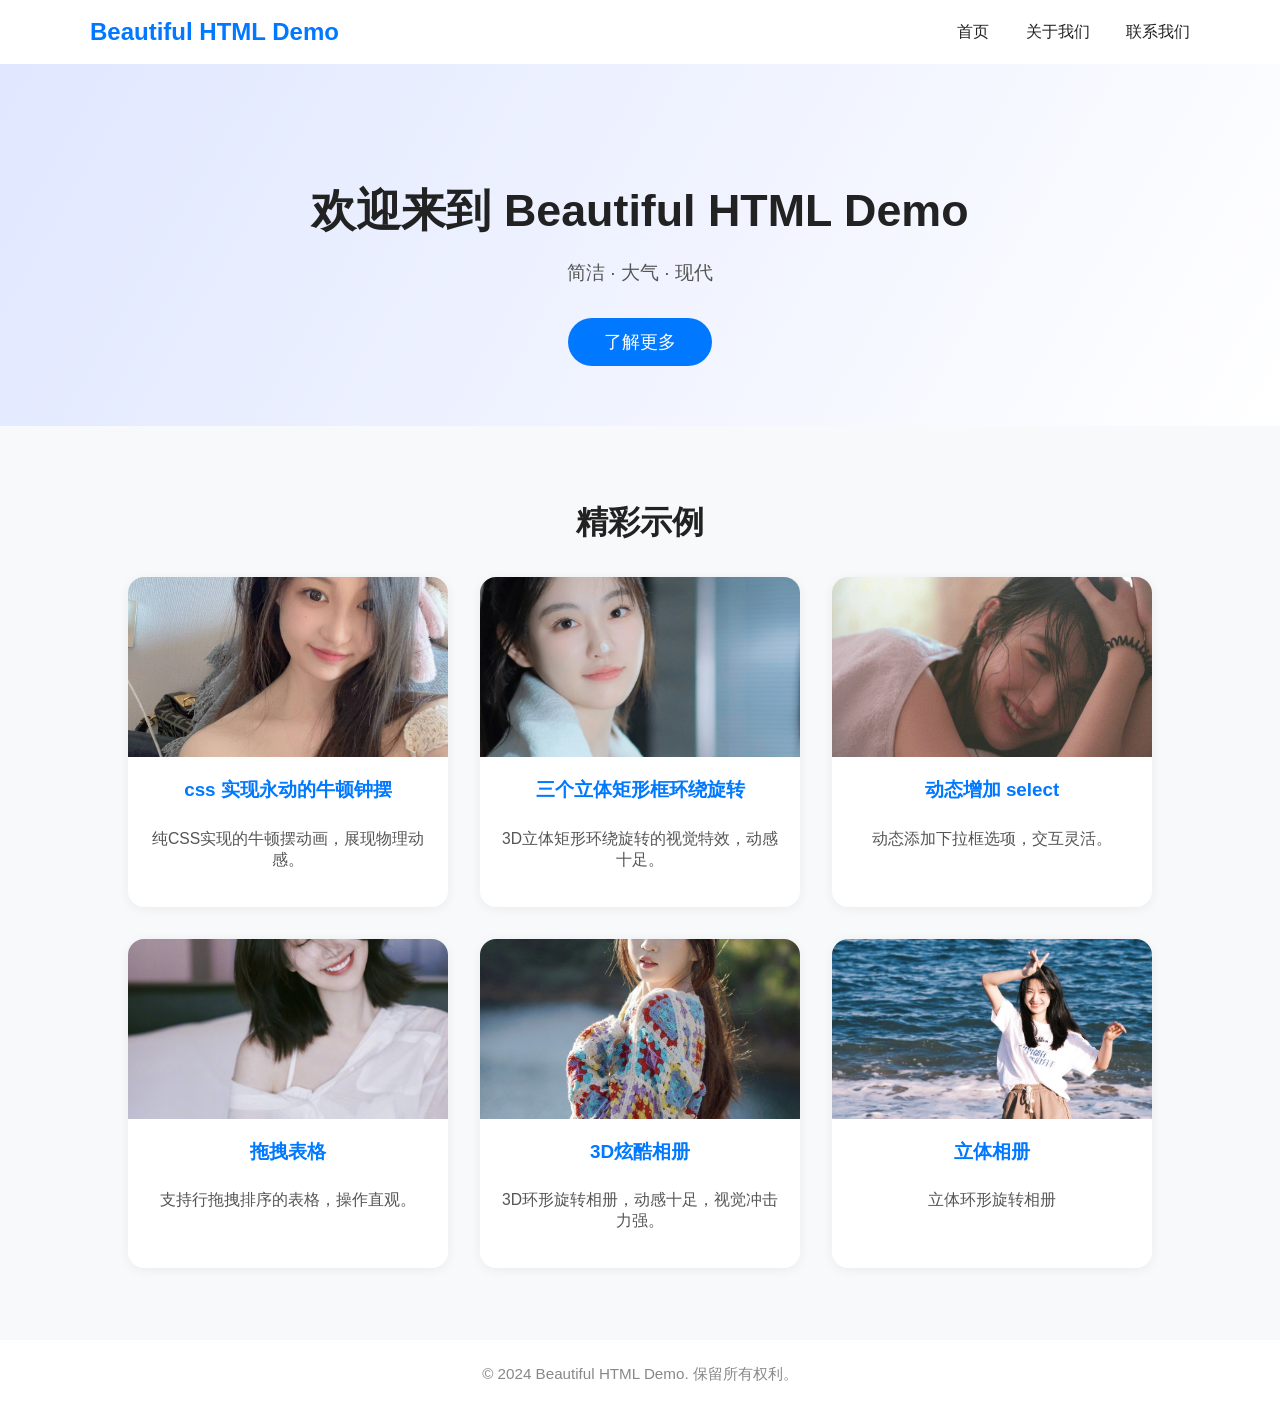
==== index.html @ 565177e3 "将其部署到Render服务器上" ====
<!DOCTYPE html>
<html lang="zh-CN">

<head>
    <meta charset="UTF-8">
    <meta name="viewport" content="width=device-width, initial-scale=1.0">
    <title>Beautiful HTML Demo</title>
    <link rel="stylesheet" href="/static/css/style.css">
    <link rel="icon" href="/images/favicon.jpg" type="image/jpeg">
</head>

<body>
    <header>
        <div class="container nav-container">
            <div class="logo">Beautiful HTML Demo</div>
            <nav>
                <a href="index.html">首页</a>
                <a href="#about">关于我们</a>
                <a href="#contact">联系我们</a>
            </nav>
        </div>
    </header>
    <main>
        <section class="hero">
            <h1>欢迎来到 Beautiful HTML Demo</h1>
            <p>简洁 · 大气 · 现代</p>
            <a class="hero-btn" href="#links">了解更多</a>
        </section>
        <section class="links" id="links">
            <h2>精彩示例</h2>
            <div class="gallery-list">
                <div class="gallery-card" data-href="css 实现永动的牛顿钟摆.html">
                    <img src="images/photo_2023-11-04_23-25-20.jpg" alt="牛顿钟摆">
                    <div class="gallery-info">
                        <h3>css 实现永动的牛顿钟摆</h3>
                        <p>纯CSS实现的牛顿摆动画，展现物理动感。</p>
                    </div>
                </div>
                <div class="gallery-card" data-href="三个立体矩形框环绕旋转.html">
                    <img src="images/3d/photo_2023-12-12_00-14-34.jpg" alt="立体矩形环绕">
                    <div class="gallery-info">
                        <h3>三个立体矩形框环绕旋转</h3>
                        <p>3D立体矩形环绕旋转的视觉特效，动感十足。</p>
                    </div>
                </div>
                <div class="gallery-card" data-href="动态增加 select.html">
                    <img src="images/photo_2023-11-21_22-34-27.jpg" alt="动态select">
                    <div class="gallery-info">
                        <h3>动态增加 select</h3>
                        <p>动态添加下拉框选项，交互灵活。</p>
                    </div>
                </div>
                <div class="gallery-card" data-href="拖拽表格.html">
                    <img src="images/photo_2023-12-18_14-05-00.jpg" alt="拖拽表格">
                    <div class="gallery-info">
                        <h3>拖拽表格</h3>
                        <p>支持行拖拽排序的表格，操作直观。</p>
                    </div>
                </div>
                <div class="gallery-card" data-href="3d相册.html">
                    <img src="images/photo_2023-02-12_02-44-21.jpg" alt="3D相册">
                    <div class="gallery-info">
                        <h3>3D炫酷相册</h3>
                        <p>3D环形旋转相册，动感十足，视觉冲击力强。</p>
                    </div>
                </div>
                <div class="gallery-card" data-href="立体相册.html">
                    <img src="images/photo_2023-02-21_00-48-35.jpg" alt="立体相册">
                    <div class="gallery-info">
                        <h3>立体相册</h3>
                        <p>立体环形旋转相册</p>
                    </div>
                </div>
            </div>
        </section>
    </main>
    <footer>
        <div class="container">
            &copy; 2024 Beautiful HTML Demo. 保留所有权利。
        </div>
    </footer>

    <script>
        // gallery-card 整卡可点击跳转
        window.addEventListener('DOMContentLoaded', function () {
            document.querySelectorAll('.gallery-card').forEach(card => {
                card.style.cursor = 'pointer';
                card.addEventListener('click', function () {
                    const href = card.getAttribute('data-href');
                    if (href) window.location.href = href;
                });
            });
        });
    </script>

</body>

</html>
---- static/css/style.css ----
body {
    margin: 0;
    font-family: 'Segoe UI', 'PingFang SC', 'Hiragino Sans GB', 'Arial', sans-serif;
    background: #f8f9fa;
    color: #222;
}

.container {
    max-width: 1100px;
    margin: 0 auto;
    padding: 0 20px;
}

header {
    background: #fff;
    box-shadow: 0 2px 8px rgba(0, 0, 0, 0.04);
}

.nav-container {
    display: flex;
    align-items: center;
    justify-content: space-between;
    height: 64px;
}

.logo {
    font-size: 1.5rem;
    font-weight: bold;
    color: #0078ff;
}

nav a {
    margin-left: 32px;
    text-decoration: none;
    color: #222;
    font-size: 1rem;
    transition: color 0.2s;
}

nav a:hover {
    color: #0078ff;
}

.hero {
    text-align: center;
    padding: 80px 20px 60px 20px;
    background: linear-gradient(120deg, #e0e7ff 0%, #fff 100%);
}

.hero h1 {
    font-size: 2.8rem;
    margin-bottom: 16px;
}

.hero p {
    font-size: 1.2rem;
    color: #555;
    margin-bottom: 32px;
}

.hero-btn {
    display: inline-block;
    padding: 12px 36px;
    background: #0078ff;
    color: #fff;
    border-radius: 24px;
    text-decoration: none;
    font-size: 1.1rem;
    transition: background 0.2s;
}

.hero-btn:hover {
    background: #005fcc;
}

.links {
    padding: 48px 0 32px 0;
    text-align: center;
}

.links h2 {
    font-size: 2rem;
    margin-bottom: 32px;
}

.link-list {
    display: flex;
    flex-wrap: wrap;
    justify-content: center;
    gap: 32px;
}

.link-card {
    display: block;
    min-width: 220px;
    padding: 28px 24px;
    background: #fff;
    border-radius: 16px;
    box-shadow: 0 2px 12px rgba(0, 0, 0, 0.06);
    color: #0078ff;
    font-size: 1.1rem;
    text-decoration: none;
    transition: box-shadow 0.2s, color 0.2s;
}

.link-card:hover {
    color: #005fcc;
    box-shadow: 0 4px 24px rgba(0, 120, 255, 0.10);
}

footer {
    background: #fff;
    color: #888;
    text-align: center;
    padding: 24px 0;
    font-size: 0.95rem;
    margin-top: 40px;
}

.gallery-list {
    display: flex;
    flex-wrap: wrap;
    gap: 32px;
    justify-content: center;
    margin-top: 32px;
}

.gallery-card {
    background: #fff;
    border-radius: 16px;
    box-shadow: 0 2px 12px rgba(0, 0, 0, 0.06);
    overflow: hidden;
    width: 320px;
    display: flex;
    flex-direction: column;
    transition: box-shadow 0.2s, transform 0.2s;
    cursor: pointer;
    position: static;
    align-items: stretch;
}

.gallery-card:hover {
    box-shadow: 0 8px 32px rgba(0, 120, 255, 0.13);
    transform: translateY(-6px) scale(1.03);
}

.gallery-card img {
    width: 100%;
    height: 180px;
    object-fit: cover;
    display: block;
}

.gallery-info {
    padding: 20px 18px 18px 18px;
    flex: 1;
    display: flex;
    flex-direction: column;
    justify-content: space-between;
}

.gallery-info h3 {
    font-size: 1.18rem;
    margin: 0 0 10px 0;
    color: #0078ff;
}

.gallery-info p {
    font-size: 0.98rem;
    color: #555;
    margin-bottom: 18px;
    flex: 1;
}

.gallery-btn {
    display: inline-block;
    padding: 8px 22px;
    background: #0078ff;
    color: #fff;
    border-radius: 20px;
    text-decoration: none;
    font-size: 1rem;
    transition: background 0.2s;
    align-self: flex-start;
}

.gallery-btn:hover {
    background: #005fcc;
}

@media (max-width: 700px) {
    .nav-container {
        flex-direction: column;
        height: auto;
        padding: 16px 0;
    }

    .link-list {
        flex-direction: column;
        gap: 20px;
    }

    .hero h1 {
        font-size: 2rem;
    }

    .links h2 {
        font-size: 1.3rem;
    }
}

@media (max-width: 900px) {
    .gallery-list {
        height: 220px;
        max-width: 98vw;
    }

    .gallery-card {
        width: 95vw;
        max-width: 220px;
    }

    .gallery-card .gallery-info {
        width: 90vw;
        max-width: 200px;
    }
}
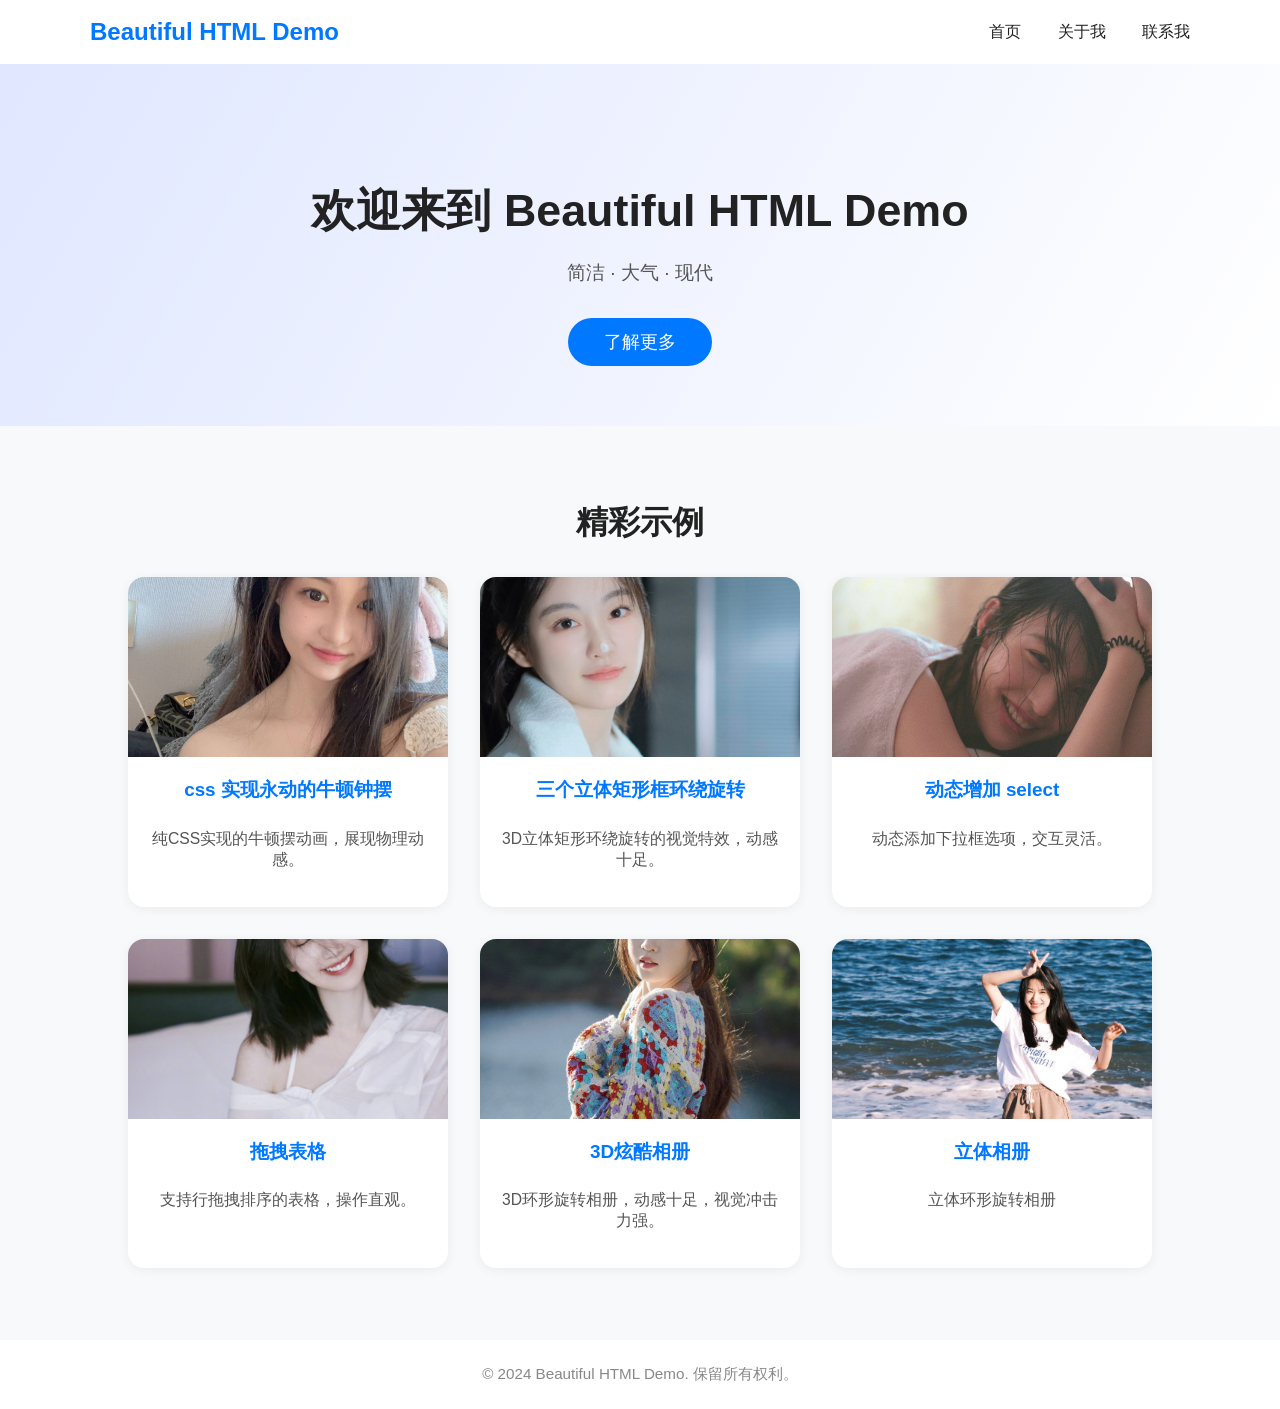
==== commit f0f9a0b4: "添加关于我们的页面" ====
--- a/index.html
+++ b/index.html
@@ -15,8 +15,8 @@
             <div class="logo">Beautiful HTML Demo</div>
             <nav>
                 <a href="index.html">首页</a>
-                <a href="#about">关于我们</a>
-                <a href="#contact">联系我们</a>
+                <a href="about.html">关于我</a>
+                <a href="https://github.com/hello-github-ui/beautiful-html-demo">联系我</a>
             </nav>
         </div>
     </header>
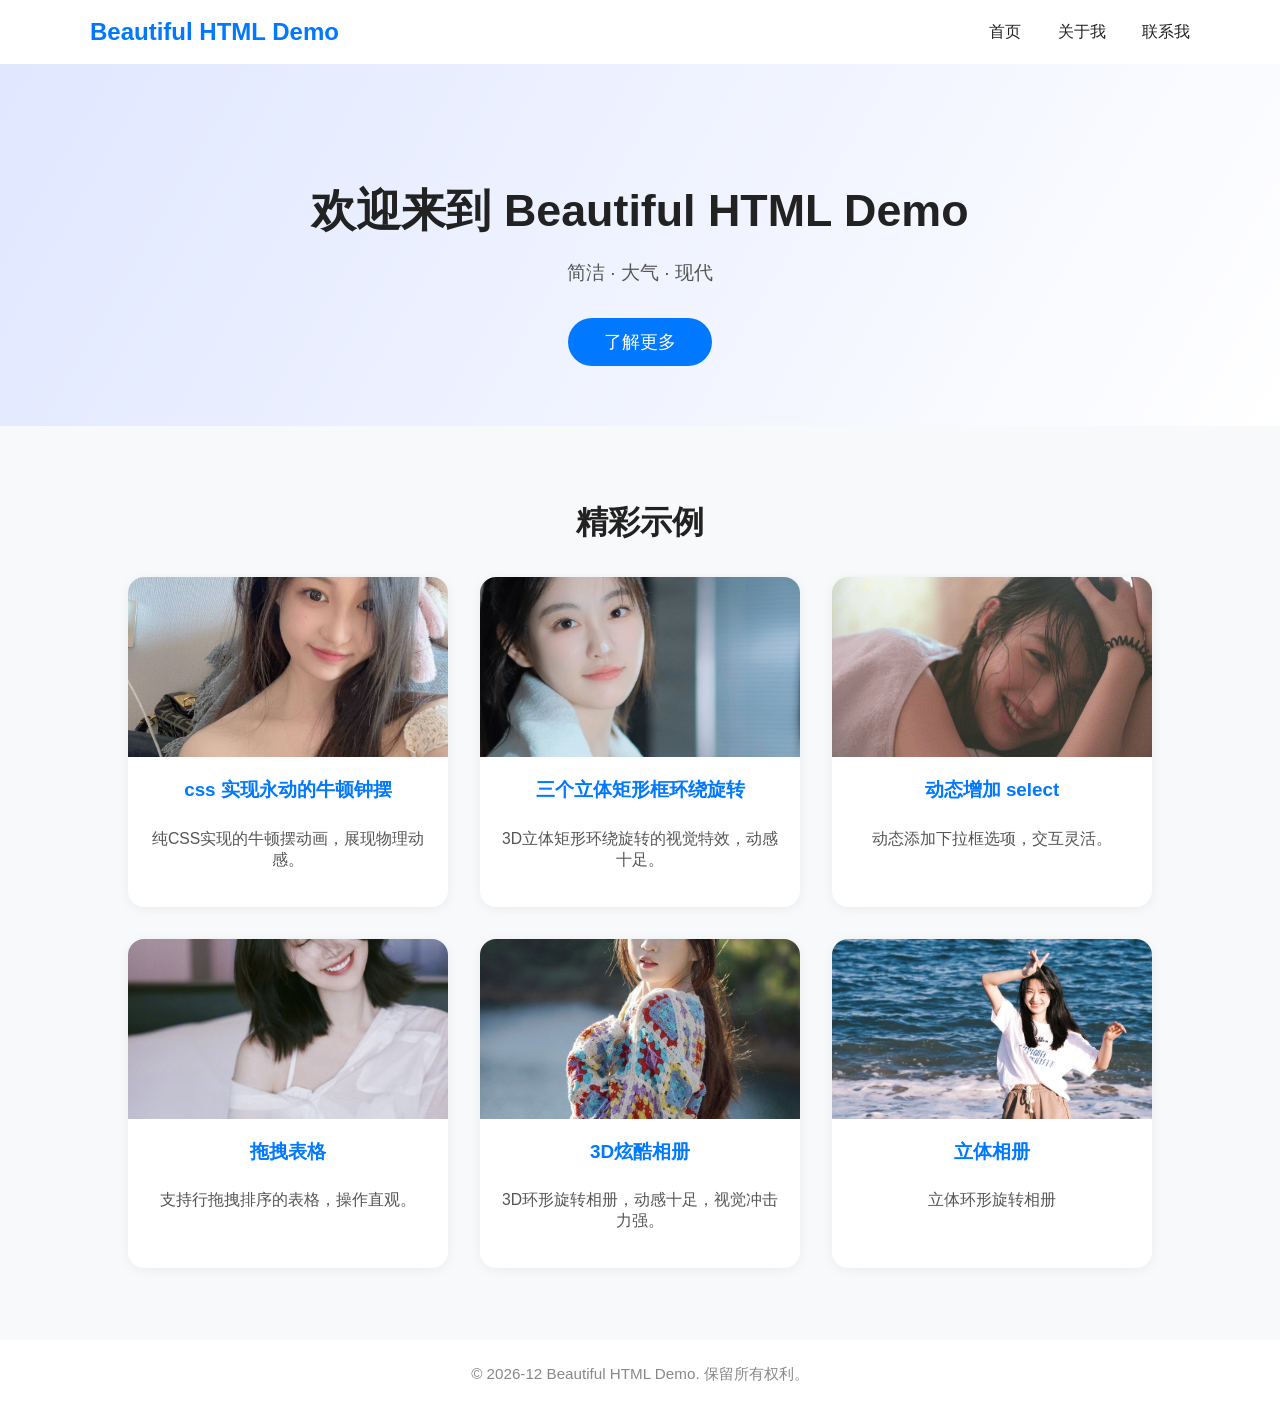
==== commit 09d3c65d: "更新时间" ====
--- a/index.html
+++ b/index.html
@@ -10,89 +10,97 @@
 </head>
 
 <body>
-    <header>
-        <div class="container nav-container">
-            <div class="logo">Beautiful HTML Demo</div>
-            <nav>
-                <a href="index.html">首页</a>
-                <a href="about.html">关于我</a>
-                <a href="https://github.com/hello-github-ui/beautiful-html-demo">联系我</a>
-            </nav>
-        </div>
-    </header>
-    <main>
-        <section class="hero">
-            <h1>欢迎来到 Beautiful HTML Demo</h1>
-            <p>简洁 · 大气 · 现代</p>
-            <a class="hero-btn" href="#links">了解更多</a>
-        </section>
-        <section class="links" id="links">
-            <h2>精彩示例</h2>
-            <div class="gallery-list">
-                <div class="gallery-card" data-href="css 实现永动的牛顿钟摆.html">
-                    <img src="images/photo_2023-11-04_23-25-20.jpg" alt="牛顿钟摆">
-                    <div class="gallery-info">
-                        <h3>css 实现永动的牛顿钟摆</h3>
-                        <p>纯CSS实现的牛顿摆动画，展现物理动感。</p>
-                    </div>
-                </div>
-                <div class="gallery-card" data-href="三个立体矩形框环绕旋转.html">
-                    <img src="images/3d/photo_2023-12-12_00-14-34.jpg" alt="立体矩形环绕">
-                    <div class="gallery-info">
-                        <h3>三个立体矩形框环绕旋转</h3>
-                        <p>3D立体矩形环绕旋转的视觉特效，动感十足。</p>
-                    </div>
-                </div>
-                <div class="gallery-card" data-href="动态增加 select.html">
-                    <img src="images/photo_2023-11-21_22-34-27.jpg" alt="动态select">
-                    <div class="gallery-info">
-                        <h3>动态增加 select</h3>
-                        <p>动态添加下拉框选项，交互灵活。</p>
-                    </div>
-                </div>
-                <div class="gallery-card" data-href="拖拽表格.html">
-                    <img src="images/photo_2023-12-18_14-05-00.jpg" alt="拖拽表格">
-                    <div class="gallery-info">
-                        <h3>拖拽表格</h3>
-                        <p>支持行拖拽排序的表格，操作直观。</p>
-                    </div>
-                </div>
-                <div class="gallery-card" data-href="3d相册.html">
-                    <img src="images/photo_2023-02-12_02-44-21.jpg" alt="3D相册">
-                    <div class="gallery-info">
-                        <h3>3D炫酷相册</h3>
-                        <p>3D环形旋转相册，动感十足，视觉冲击力强。</p>
-                    </div>
-                </div>
-                <div class="gallery-card" data-href="立体相册.html">
-                    <img src="images/photo_2023-02-21_00-48-35.jpg" alt="立体相册">
-                    <div class="gallery-info">
-                        <h3>立体相册</h3>
-                        <p>立体环形旋转相册</p>
-                    </div>
+<header>
+    <div class="container nav-container">
+        <div class="logo">Beautiful HTML Demo</div>
+        <nav>
+            <a href="index.html">首页</a>
+            <a href="about.html">关于我</a>
+            <a href="https://github.com/hello-github-ui/beautiful-html-demo">联系我</a>
+        </nav>
+    </div>
+</header>
+<main>
+    <section class="hero">
+        <h1>欢迎来到 Beautiful HTML Demo</h1>
+        <p>简洁 · 大气 · 现代</p>
+        <a class="hero-btn" href="#links">了解更多</a>
+    </section>
+    <section class="links" id="links">
+        <h2>精彩示例</h2>
+        <div class="gallery-list">
+            <div class="gallery-card" data-href="css 实现永动的牛顿钟摆.html">
+                <img src="images/photo_2023-11-04_23-25-20.jpg" alt="牛顿钟摆">
+                <div class="gallery-info">
+                    <h3>css 实现永动的牛顿钟摆</h3>
+                    <p>纯CSS实现的牛顿摆动画，展现物理动感。</p>
                 </div>
             </div>
-        </section>
-    </main>
-    <footer>
-        <div class="container">
-            &copy; 2024 Beautiful HTML Demo. 保留所有权利。
+            <div class="gallery-card" data-href="三个立体矩形框环绕旋转.html">
+                <img src="images/3d/photo_2023-12-12_00-14-34.jpg" alt="立体矩形环绕">
+                <div class="gallery-info">
+                    <h3>三个立体矩形框环绕旋转</h3>
+                    <p>3D立体矩形环绕旋转的视觉特效，动感十足。</p>
+                </div>
+            </div>
+            <div class="gallery-card" data-href="动态增加 select.html">
+                <img src="images/photo_2023-11-21_22-34-27.jpg" alt="动态select">
+                <div class="gallery-info">
+                    <h3>动态增加 select</h3>
+                    <p>动态添加下拉框选项，交互灵活。</p>
+                </div>
+            </div>
+            <div class="gallery-card" data-href="拖拽表格.html">
+                <img src="images/photo_2023-12-18_14-05-00.jpg" alt="拖拽表格">
+                <div class="gallery-info">
+                    <h3>拖拽表格</h3>
+                    <p>支持行拖拽排序的表格，操作直观。</p>
+                </div>
+            </div>
+            <div class="gallery-card" data-href="3d相册.html">
+                <img src="images/photo_2023-02-12_02-44-21.jpg" alt="3D相册">
+                <div class="gallery-info">
+                    <h3>3D炫酷相册</h3>
+                    <p>3D环形旋转相册，动感十足，视觉冲击力强。</p>
+                </div>
+            </div>
+            <div class="gallery-card" data-href="立体相册.html">
+                <img src="images/photo_2023-02-21_00-48-35.jpg" alt="立体相册">
+                <div class="gallery-info">
+                    <h3>立体相册</h3>
+                    <p>立体环形旋转相册</p>
+                </div>
+            </div>
         </div>
-    </footer>
+    </section>
+</main>
+<footer>
+    <div class="container">
+        &copy; <span id="footer-year-month"></span> Beautiful HTML Demo. 保留所有权利。
+    </div>
+</footer>
 
-    <script>
-        // gallery-card 整卡可点击跳转
-        window.addEventListener('DOMContentLoaded', function () {
-            document.querySelectorAll('.gallery-card').forEach(card => {
-                card.style.cursor = 'pointer';
-                card.addEventListener('click', function () {
-                    const href = card.getAttribute('data-href');
-                    if (href) window.location.href = href;
-                });
+<script>
+    // gallery-card 整卡可点击跳转
+    window.addEventListener('DOMContentLoaded', function () {
+        document.querySelectorAll('.gallery-card').forEach(card => {
+            card.style.cursor = 'pointer';
+            card.addEventListener('click', function () {
+                const href = card.getAttribute('data-href');
+                if (href) window.location.href = href;
             });
         });
-    </script>
+    });
 
+    // 页脚年月份自动更新
+    (function () {
+        var now = new Date();
+        var year = now.getFullYear();
+        var month = (now.getMonth() + 1).toString().padStart(2, '0'); // 补零
+        var el = document.getElementById('footer-year-month');
+        if (el) el.textContent = year + '-' + month;
+    })();
+</script>
 </body>
 
 </html>
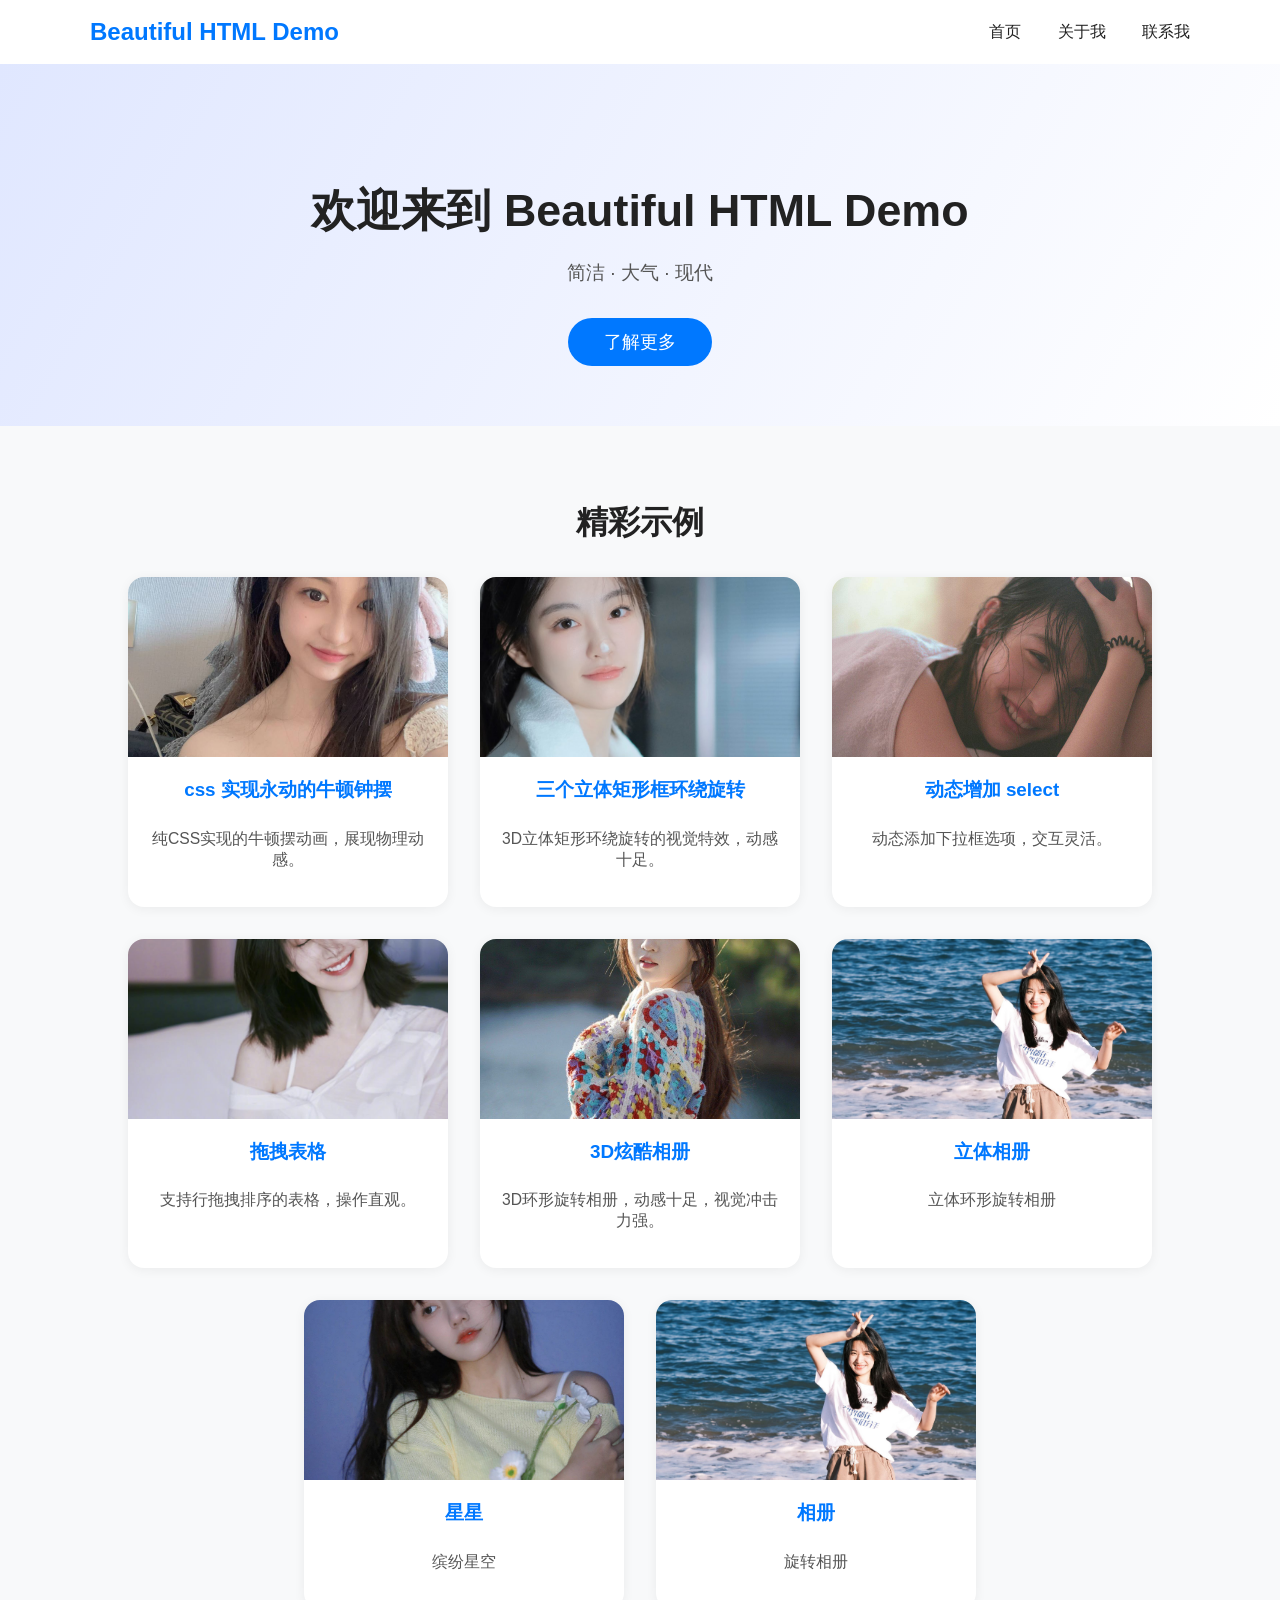
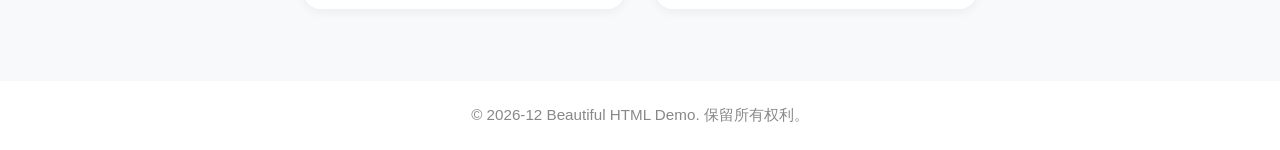
==== commit 47e6accd: "添加样例" ====
--- a/index.html
+++ b/index.html
@@ -4,6 +4,7 @@
 <head>
     <meta charset="UTF-8">
     <meta name="viewport" content="width=device-width, initial-scale=1.0">
+    <meta http-equiv="X-UA-Compatible" content="ie=edge">
     <title>Beautiful HTML Demo</title>
     <link rel="stylesheet" href="/static/css/style.css">
     <link rel="icon" href="/images/favicon.jpg" type="image/jpeg">
@@ -71,6 +72,20 @@
                     <p>立体环形旋转相册</p>
                 </div>
             </div>
+            <div class="gallery-card" data-href="star.html">
+                <img src="images/photo_2023-02-12_02-24-36.jpg" alt="星星">
+                <div class="gallery-info">
+                    <h3>星星</h3>
+                    <p>缤纷星空</p>
+                </div>
+            </div>
+            <div class="gallery-card" data-href="rotating-rubik-cube.html">
+                <img src="images/photo_2023-02-21_00-48-35.jpg" alt="旋转相册">
+                <div class="gallery-info">
+                    <h3>相册</h3>
+                    <p>旋转相册</p>
+                </div>
+            </div>
         </div>
     </section>
 </main>
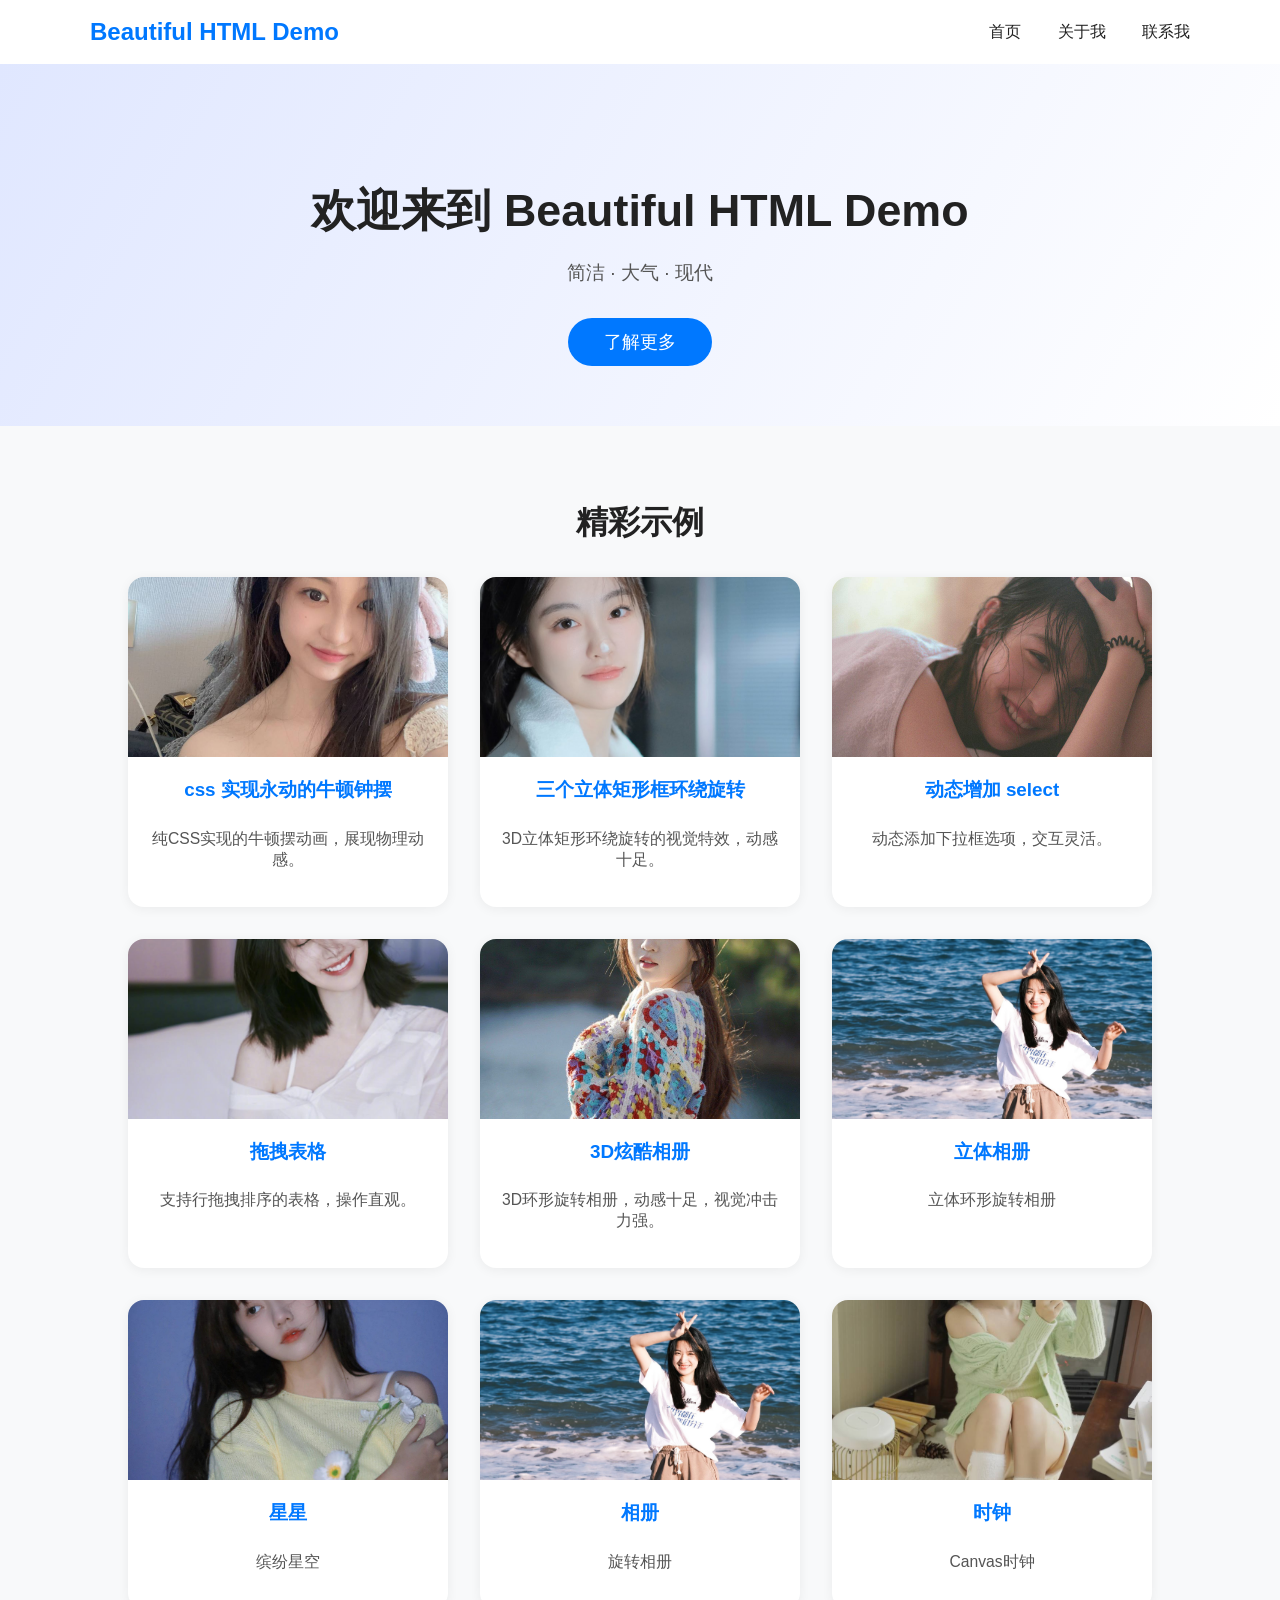
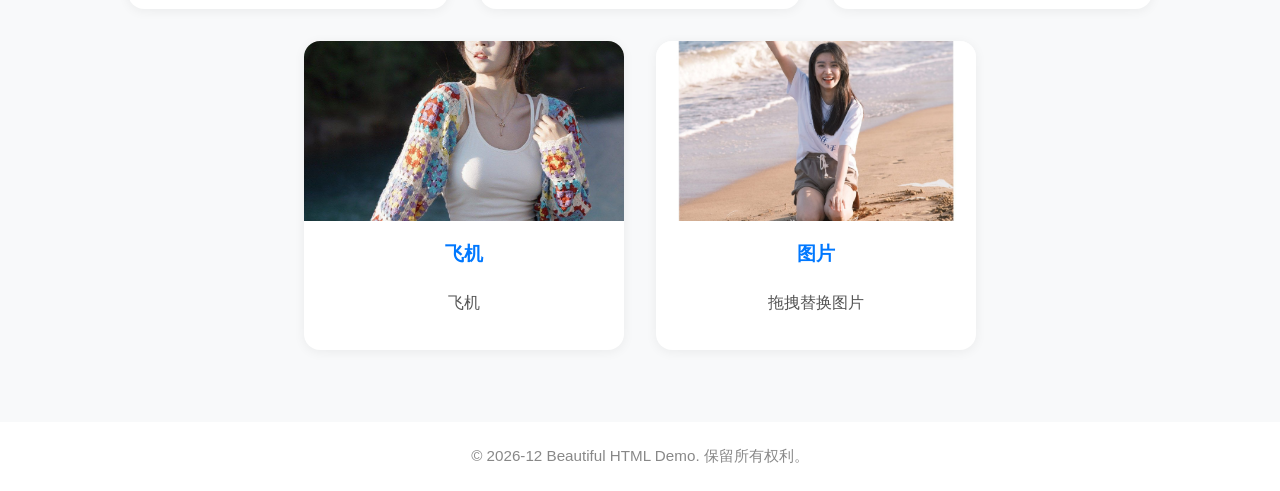
==== commit 80d7d0eb: "添加样例" ====
--- a/index.html
+++ b/index.html
@@ -86,6 +86,30 @@
                     <p>旋转相册</p>
                 </div>
             </div>
+
+            <div class="gallery-card" data-href="clock.html">
+                <img src="images/favicon.jpg" alt="Canvas时钟">
+                <div class="gallery-info">
+                    <h3>时钟</h3>
+                    <p>Canvas时钟</p>
+                </div>
+            </div>
+
+            <div class="gallery-card" data-href="纸飞机.html">
+                <img src="images/photo_2023-02-12_02-44-49.jpg" alt="飞机">
+                <div class="gallery-info">
+                    <h3>飞机</h3>
+                    <p>飞机</p>
+                </div>
+            </div>
+
+            <div class="gallery-card" data-href="拖拽替换效果.html">
+                <img src="images/photo_2023-02-21_00-48-46.jpg" alt="图片">
+                <div class="gallery-info">
+                    <h3>图片</h3>
+                    <p>拖拽替换图片</p>
+                </div>
+            </div>
         </div>
     </section>
 </main>
